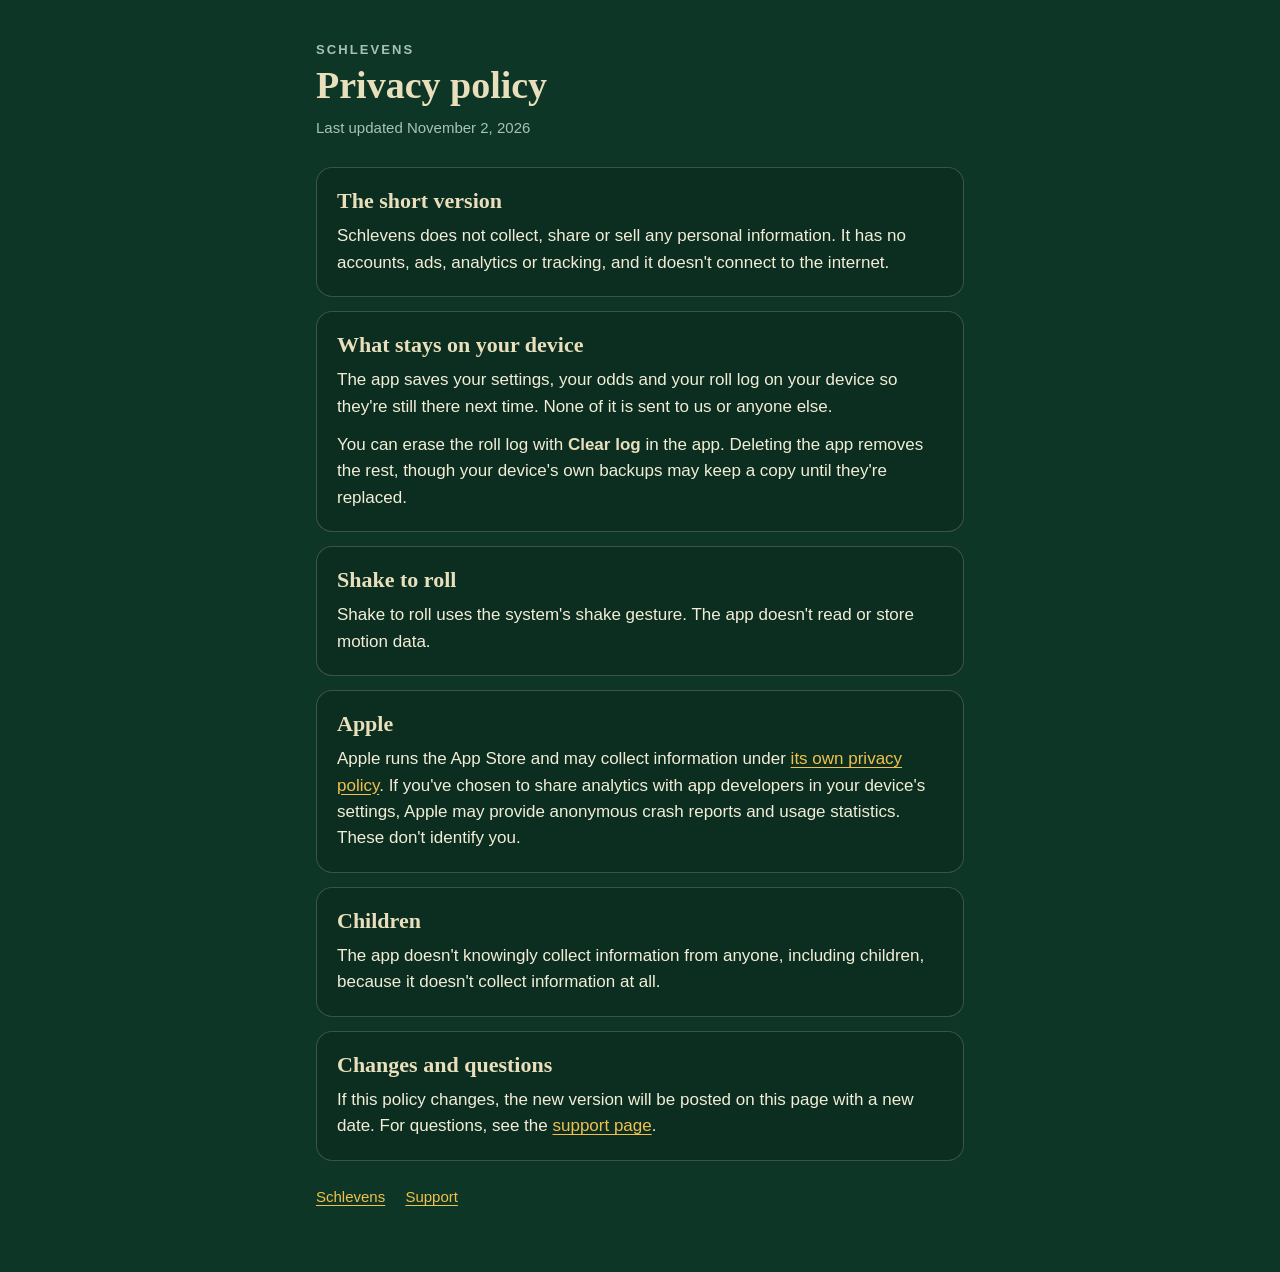
==== privacy/index.html @ e95cca87 "Add privacy policy and support pages for Schlevens Co-Authored-By: Claude Opus 5.5 <noreply@anthropi" ====
<!doctype html>
<html lang="en">
<head>
  <meta charset="utf-8">
  <meta name="viewport" content="width=device-width, initial-scale=1">
  <title>Privacy Policy · Schlevens</title>
  <meta name="description" content="Schlevens does not collect, share or sell any personal information.">
  <link rel="stylesheet" href="../assets/site.css">
</head>
<body>
  <main>
    <p class="eyebrow">Schlevens</p>
    <h1>Privacy policy</h1>
    <p class="updated">Last updated November 2, 2026</p>

    <section>
      <h2>The short version</h2>
      <p>Schlevens does not collect, share or sell any personal information. It has no accounts, ads, analytics or tracking, and it doesn't connect to the internet.</p>
    </section>

    <section>
      <h2>What stays on your device</h2>
      <p>The app saves your settings, your odds and your roll log on your device so they're still there next time. None of it is sent to us or anyone else.</p>
      <p>You can erase the roll log with <strong>Clear log</strong> in the app. Deleting the app removes the rest, though your device's own backups may keep a copy until they're replaced.</p>
    </section>

    <section>
      <h2>Shake to roll</h2>
      <p>Shake to roll uses the system's shake gesture. The app doesn't read or store motion data.</p>
    </section>

    <section>
      <h2>Apple</h2>
      <p>Apple runs the App Store and may collect information under <a href="https://www.apple.com/legal/privacy/">its own privacy policy</a>. If you've chosen to share analytics with app developers in your device's settings, Apple may provide anonymous crash reports and usage statistics. These don't identify you.</p>
    </section>

    <section>
      <h2>Children</h2>
      <p>The app doesn't knowingly collect information from anyone, including children, because it doesn't collect information at all.</p>
    </section>

    <section>
      <h2>Changes and questions</h2>
      <p>If this policy changes, the new version will be posted on this page with a new date. For questions, see the <a href="../support/">support page</a>.</p>
    </section>

    <footer>
      <a href="../">Schlevens</a>
      <a href="../support/">Support</a>
    </footer>
  </main>
</body>
</html>
---- assets/site.css ----
:root {
  --felt: #17573c;
  --felt-deep: #0d3626;
  --panel: #0b2e20;
  --line: #e9dfbc;
  --rule: rgba(233, 223, 188, 0.22);
  --gold: #f1c04e;
  --fg: #f3edd8;
  --muted: #a8c3b3;
  color-scheme: dark;
}

* {
  box-sizing: border-box;
}

body {
  margin: 0;
  background: var(--felt-deep);
  color: var(--fg);
  font: 17px/1.55 -apple-system, BlinkMacSystemFont, "Avenir Next", "Segoe UI", Roboto, sans-serif;
}

main {
  max-width: 680px;
  margin: 0 auto;
  padding: 40px 16px 64px;
}

.eyebrow {
  margin: 0 0 4px;
  color: var(--muted);
  font-size: 13px;
  font-weight: 600;
  letter-spacing: 0.16em;
  text-transform: uppercase;
}

h1,
h2 {
  font-family: Rockwell, "Roboto Slab", Georgia, serif;
  font-weight: 700;
  color: var(--line);
  line-height: 1.15;
}

h1 {
  margin: 0 0 8px;
  font-size: 38px;
}

h2 {
  margin: 0 0 10px;
  font-size: 22px;
}

.updated {
  margin: 0 0 28px;
  color: var(--muted);
  font-size: 15px;
}

section {
  margin-bottom: 14px;
  padding: 20px;
  background: var(--panel);
  border: 1px solid var(--rule);
  border-radius: 16px;
}

section > :last-child {
  margin-bottom: 0;
}

p,
ul {
  margin: 0 0 12px;
}

li {
  margin-bottom: 6px;
}

a {
  color: var(--gold);
  text-underline-offset: 3px;
}

a:focus-visible {
  outline: 3px solid var(--gold);
  outline-offset: 3px;
}

strong {
  color: var(--line);
}

footer {
  margin-top: 24px;
  color: var(--muted);
  font-size: 15px;
}

footer a {
  margin-right: 16px;
}
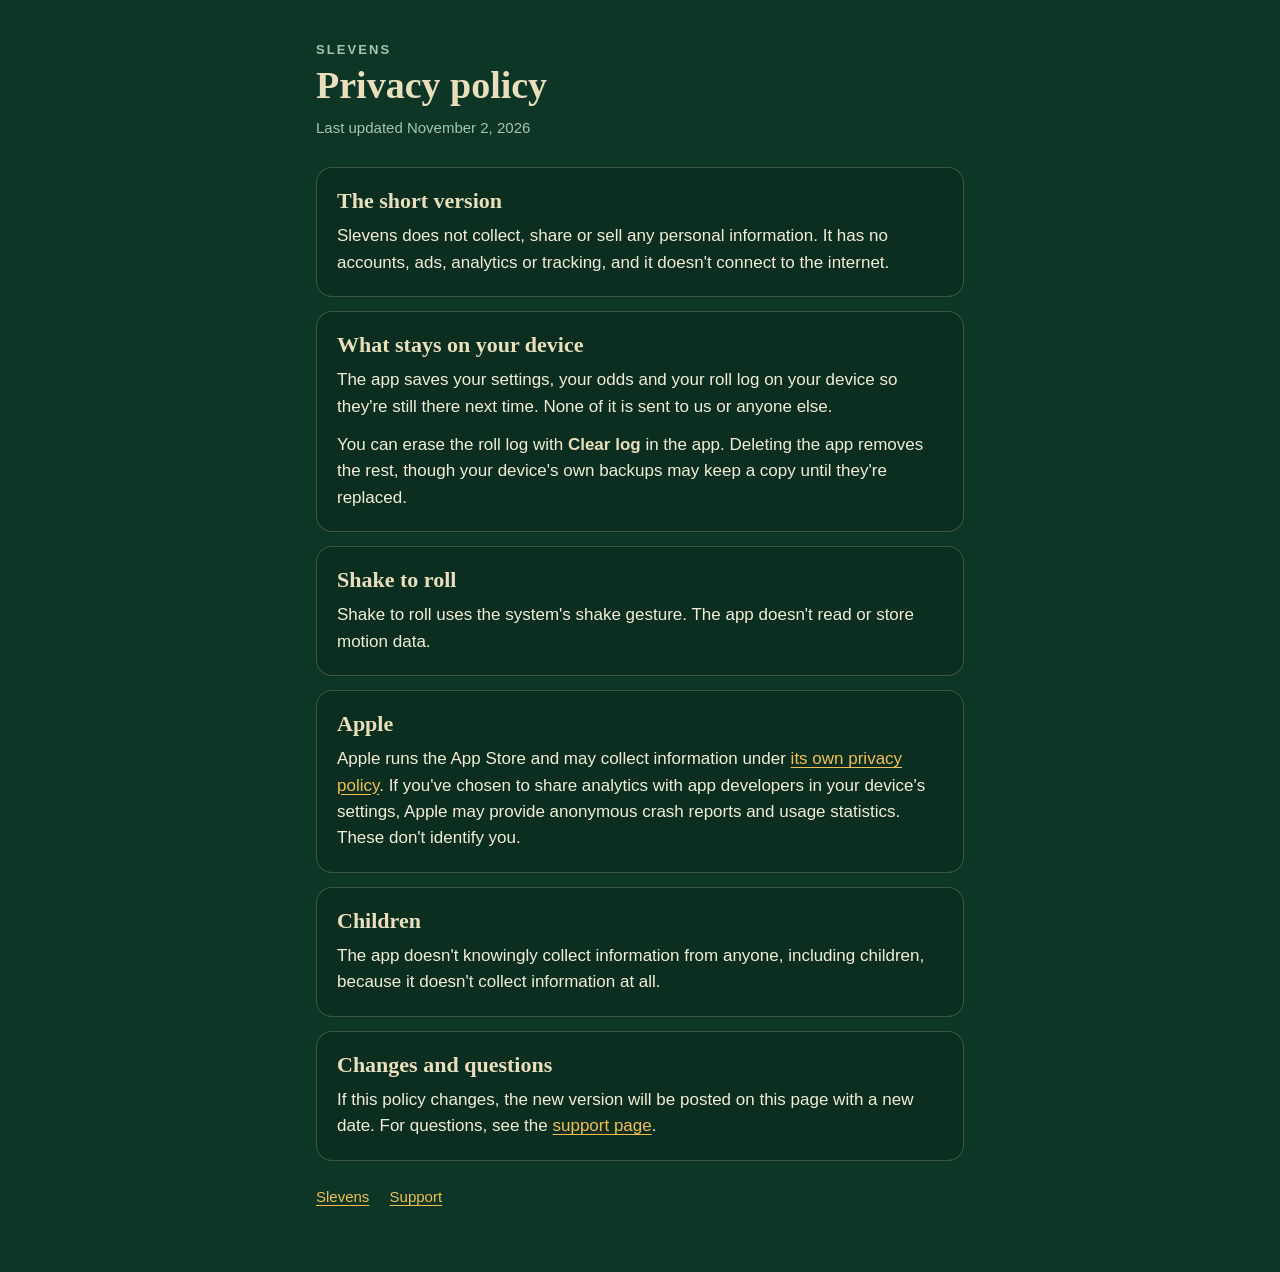
==== commit 873179ed: "Rename the app to Slevens The name was misspelled as Schlevens.  Co-Authored-By: Claude Opus 5.5 <no" ====
--- a/privacy/index.html
+++ b/privacy/index.html
@@ -3,19 +3,19 @@
 <head>
   <meta charset="utf-8">
   <meta name="viewport" content="width=device-width, initial-scale=1">
-  <title>Privacy Policy · Schlevens</title>
-  <meta name="description" content="Schlevens does not collect, share or sell any personal information.">
+  <title>Privacy Policy · Slevens</title>
+  <meta name="description" content="Slevens does not collect, share or sell any personal information.">
   <link rel="stylesheet" href="../assets/site.css">
 </head>
 <body>
   <main>
-    <p class="eyebrow">Schlevens</p>
+    <p class="eyebrow">Slevens</p>
     <h1>Privacy policy</h1>
     <p class="updated">Last updated November 2, 2026</p>
 
     <section>
       <h2>The short version</h2>
-      <p>Schlevens does not collect, share or sell any personal information. It has no accounts, ads, analytics or tracking, and it doesn't connect to the internet.</p>
+      <p>Slevens does not collect, share or sell any personal information. It has no accounts, ads, analytics or tracking, and it doesn't connect to the internet.</p>
     </section>
 
     <section>
@@ -45,7 +45,7 @@
     </section>
 
     <footer>
-      <a href="../">Schlevens</a>
+      <a href="../">Slevens</a>
       <a href="../support/">Support</a>
     </footer>
   </main>
